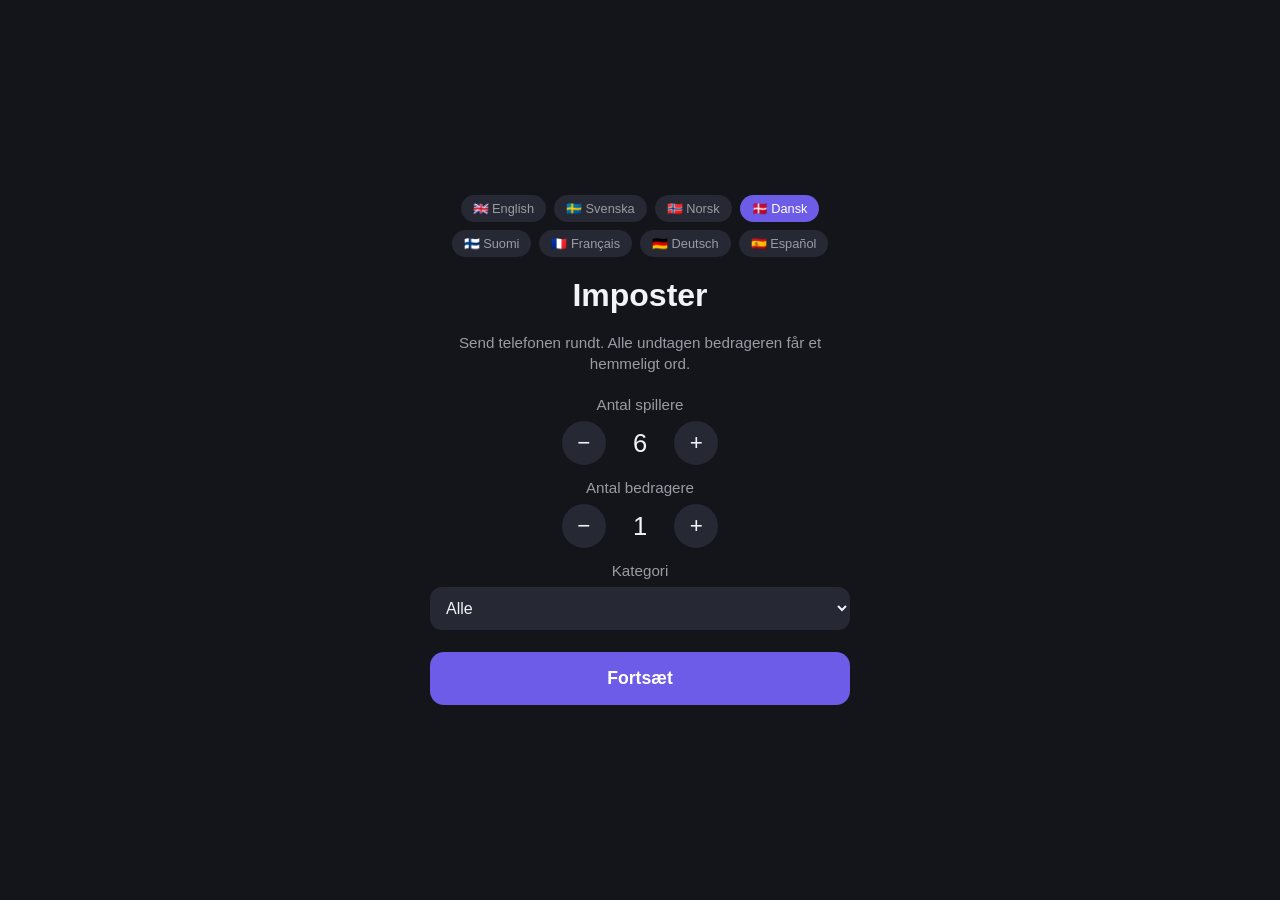
==== da/index.html @ e92f5f9f "Add multi-language support with per-locale pages and flag icons Splits the game into per-language ro" ====
<!DOCTYPE html>
<html lang="da">
<head>
<meta charset="UTF-8">
<meta name="viewport" content="width=device-width, initial-scale=1.0, maximum-scale=1.0, user-scalable=no">
<title>Imposter</title>
<link rel="stylesheet" href="../style.css">
</head>
<body>
<div id="app"></div>
<script>window.LANG = "da";</script>
<script src="../translations.js"></script>
<script src="../words.js"></script>
<script src="../app.js"></script>
</body>
</html>
---- style.css ----
:root {
  --bg: #14151a;
  --surface: #1e2028;
  --surface-2: #262933;
  --accent: #6c5ce7;
  --accent-2: #ff6b6b;
  --text: #f2f2f7;
  --text-dim: #9a9ba5;
  --radius: 18px;
}

* {
  box-sizing: border-box;
}

html, body {
  height: 100%;
}

body {
  margin: 0;
  background: var(--bg);
  color: var(--text);
  font-family: -apple-system, BlinkMacSystemFont, "Segoe UI", Roboto, sans-serif;
  display: flex;
  align-items: center;
  justify-content: center;
  min-height: 100vh;
  padding: 16px;
}

#app {
  width: 100%;
  max-width: 420px;
}

.screen {
  display: flex;
  flex-direction: column;
  align-items: center;
  gap: 14px;
  text-align: center;
}

.lang-switcher {
  display: flex;
  flex-wrap: wrap;
  justify-content: center;
  gap: 8px;
  margin-bottom: 6px;
}

.lang-pill {
  padding: 6px 12px;
  border-radius: 999px;
  background: var(--surface-2);
  color: var(--text-dim);
  font-size: 0.8rem;
  text-decoration: none;
}

.lang-pill.active {
  background: var(--accent);
  color: white;
}

h1 {
  font-size: 2rem;
  margin: 0 0 4px;
}

.subtitle {
  color: var(--text-dim);
  margin: 0 0 8px;
  font-size: 0.95rem;
  line-height: 1.4;
}

.field {
  width: 100%;
  display: flex;
  flex-direction: column;
  align-items: center;
  gap: 8px;
  font-size: 0.95rem;
  color: var(--text-dim);
}

.stepper {
  display: flex;
  align-items: center;
  gap: 20px;
}

.stepper span {
  font-size: 1.6rem;
  color: var(--text);
  min-width: 2ch;
}

.step-btn {
  width: 44px;
  height: 44px;
  border-radius: 50%;
  border: none;
  background: var(--surface-2);
  color: var(--text);
  font-size: 1.4rem;
  cursor: pointer;
}

.step-btn:active {
  background: var(--accent);
}

select#category-select {
  width: 100%;
  padding: 12px;
  border-radius: 12px;
  border: none;
  background: var(--surface-2);
  color: var(--text);
  font-size: 1rem;
}

.primary-btn {
  width: 100%;
  padding: 16px;
  border-radius: 14px;
  border: none;
  background: var(--accent);
  color: white;
  font-size: 1.1rem;
  font-weight: 600;
  cursor: pointer;
  margin-top: 8px;
}

.primary-btn:disabled {
  opacity: 0.4;
  cursor: not-allowed;
}

.secondary-btn {
  width: 100%;
  padding: 14px;
  border-radius: 14px;
  border: 1px solid var(--surface-2);
  background: transparent;
  color: var(--text);
  font-size: 1rem;
  cursor: pointer;
}

.name-list {
  width: 100%;
  display: flex;
  flex-direction: column;
  gap: 12px;
  max-height: 50vh;
  overflow-y: auto;
  padding: 4px 2px;
}

.name-field {
  align-items: stretch;
  gap: 6px;
  text-align: left;
}

.name-input {
  width: 100%;
  padding: 12px;
  border-radius: 12px;
  border: none;
  background: var(--surface-2);
  color: var(--text);
  font-size: 1rem;
}

.pass-label {
  color: var(--text-dim);
  margin: 0;
  font-size: 1rem;
}

.card {
  width: 100%;
  aspect-ratio: 3 / 4;
  perspective: 1000px;
  cursor: pointer;
  margin: 12px 0;
}

.card-face {
  position: absolute;
  width: 100%;
  height: 100%;
  border-radius: var(--radius);
  display: flex;
  align-items: center;
  justify-content: center;
  flex-direction: column;
  gap: 10px;
  backface-visibility: hidden;
  transition: transform 0.5s;
}

.card-front {
  background: linear-gradient(145deg, var(--surface), var(--surface-2));
  color: var(--text-dim);
  font-size: 1.1rem;
  transform: rotateY(0deg);
}

.card-back {
  background: linear-gradient(145deg, var(--accent), #5142c4);
  transform: rotateY(180deg);
  padding: 20px;
}

.card-back.imposter {
  background: linear-gradient(145deg, var(--accent-2), #c73e3e);
}

.card.revealed .card-front {
  transform: rotateY(-180deg);
}

.card.revealed .card-back {
  transform: rotateY(0deg);
}

.word-label {
  font-size: 1rem;
  color: rgba(255, 255, 255, 0.75);
}

.word-text {
  font-size: 2rem;
  font-weight: 700;
}

.imposter-text {
  font-size: 1.8rem;
  font-weight: 700;
  line-height: 1.3;
}

.timer-display {
  font-size: 3rem;
  font-weight: 700;
  font-variant-numeric: tabular-nums;
  margin: 4px 0;
}

.timer-buttons {
  display: flex;
  gap: 10px;
  width: 100%;
}

.timer-buttons .timer-btn {
  flex: 1;
}

.reveal-line {
  color: var(--text-dim);
  margin: 4px 0 0;
}

.reveal-word {
  font-size: 2.2rem;
  font-weight: 700;
  margin: 0 0 8px;
  color: var(--accent);
}

.reveal-imposter {
  font-size: 1.6rem;
  font-weight: 700;
  margin: 0 0 8px;
  color: var(--accent-2);
}
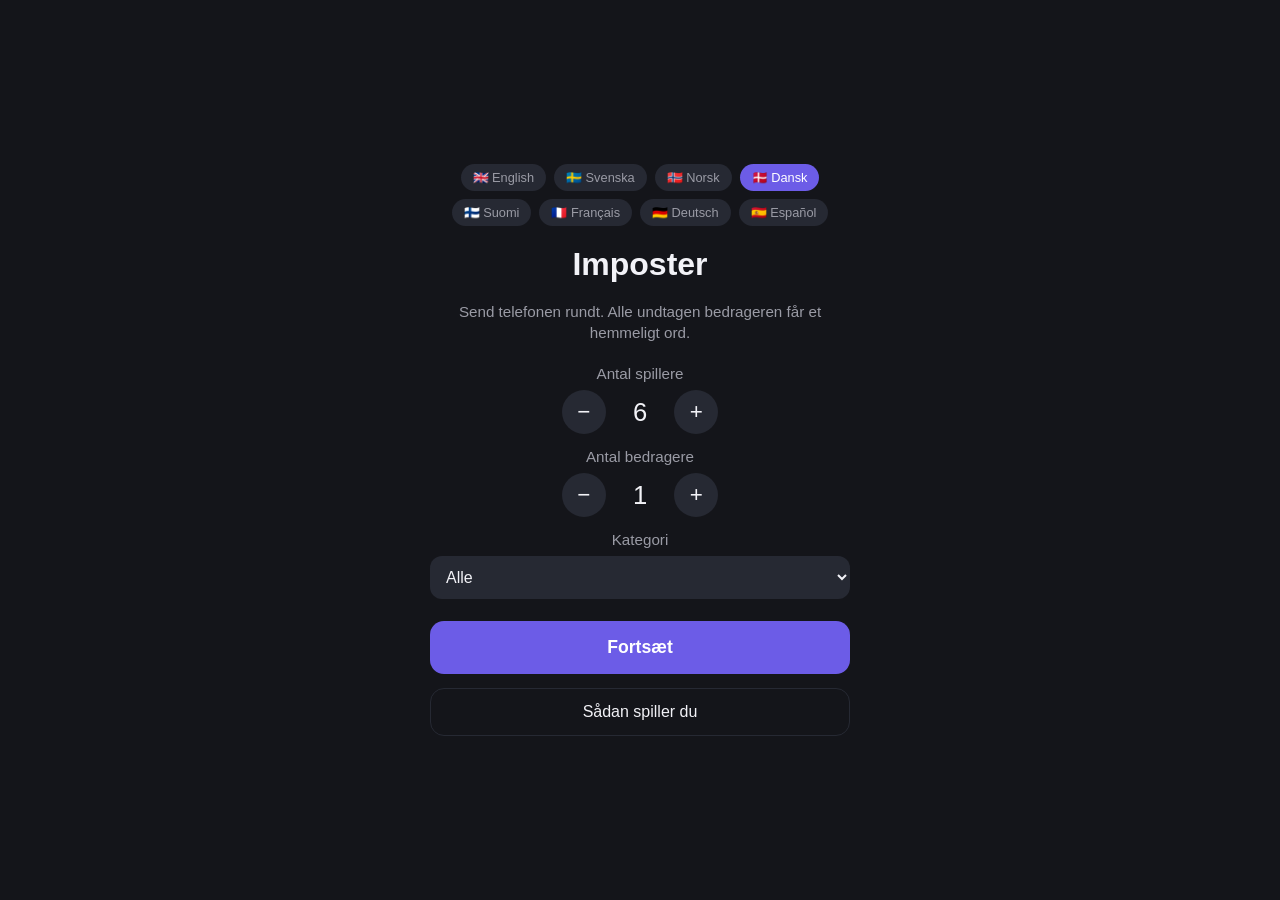
==== commit 73ad95a0: "Add Content-Security-Policy to all language pages Restricts scripts/styles/images to same-origin and" ====
--- a/da/index.html
+++ b/da/index.html
@@ -3,6 +3,7 @@
 <head>
 <meta charset="UTF-8">
 <meta name="viewport" content="width=device-width, initial-scale=1.0, maximum-scale=1.0, user-scalable=no">
+<meta http-equiv="Content-Security-Policy" content="default-src 'self'; script-src 'self' 'sha256-7tuh1GK6K8+P1I/HvgFNdW0JB6NW+Ka1jZRFn8QdQ44='; style-src 'self'; img-src 'self'; object-src 'none'; base-uri 'self'; form-action 'none'; frame-ancestors 'none'">
 <title>Imposter</title>
 <link rel="stylesheet" href="../style.css">
 </head>
--- a/style.css
+++ b/style.css
@@ -178,6 +178,23 @@
   font-size: 1rem;
 }
 
+.howto-steps {
+  width: 100%;
+  text-align: left;
+  color: var(--text-dim);
+  font-size: 0.95rem;
+  line-height: 1.5;
+  margin: 0;
+  padding: 0 0 0 22px;
+  display: flex;
+  flex-direction: column;
+  gap: 10px;
+}
+
+.howto-steps li {
+  padding-left: 4px;
+}
+
 .pass-label {
   color: var(--text-dim);
   margin: 0;
@@ -186,22 +203,22 @@
 
 .card {
   width: 100%;
-  aspect-ratio: 3 / 4;
+  display: grid;
   perspective: 1000px;
   cursor: pointer;
   margin: 12px 0;
 }
 
 .card-face {
-  position: absolute;
-  width: 100%;
-  height: 100%;
+  grid-area: 1 / 1;
+  min-height: 192px;
   border-radius: var(--radius);
   display: flex;
   align-items: center;
   justify-content: center;
   flex-direction: column;
   gap: 10px;
+  padding: 48px 24px;
   backface-visibility: hidden;
   transition: transform 0.5s;
 }
@@ -216,7 +233,6 @@
 .card-back {
   background: linear-gradient(145deg, var(--accent), #5142c4);
   transform: rotateY(180deg);
-  padding: 20px;
 }
 
 .card-back.imposter {
@@ -241,12 +257,32 @@
   font-weight: 700;
 }
 
+.word-category {
+  font-size: 0.85rem;
+  color: rgba(255, 255, 255, 0.65);
+  text-transform: uppercase;
+  letter-spacing: 0.05em;
+}
+
 .imposter-text {
   font-size: 1.8rem;
   font-weight: 700;
   line-height: 1.3;
 }
 
+.starter-label {
+  color: var(--text-dim);
+  margin: 0;
+  font-size: 0.9rem;
+}
+
+.starter-name {
+  font-size: 1.4rem;
+  font-weight: 700;
+  color: var(--accent);
+  margin: -8px 0 0;
+}
+
 .timer-display {
   font-size: 3rem;
   font-weight: 700;
@@ -276,6 +312,14 @@
   color: var(--accent);
 }
 
+.reveal-category {
+  font-size: 0.85rem;
+  color: var(--text-dim);
+  text-transform: uppercase;
+  letter-spacing: 0.05em;
+  margin: -6px 0 16px;
+}
+
 .reveal-imposter {
   font-size: 1.6rem;
   font-weight: 700;
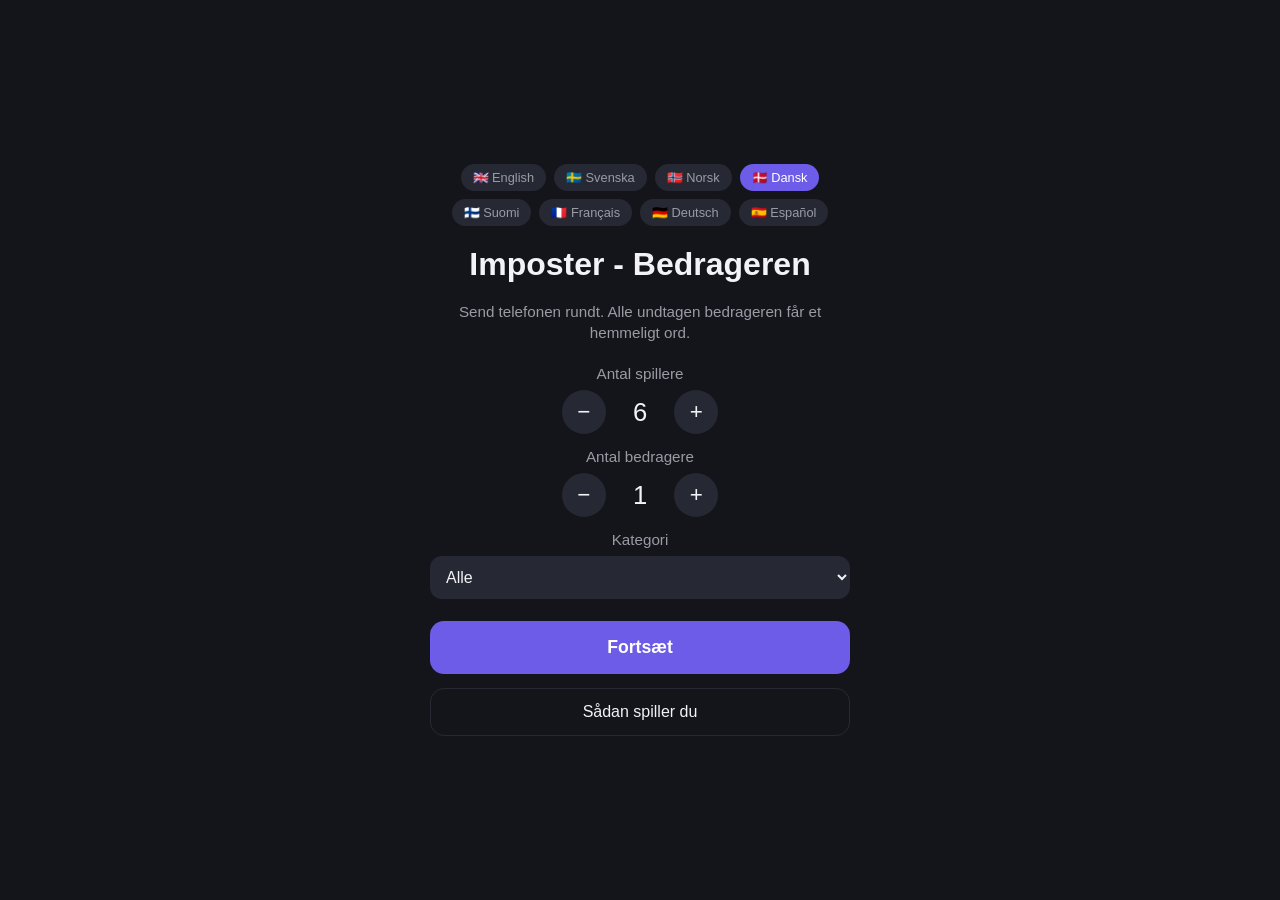
==== commit 01c3d1eb: "Allow pinch-to-zoom on all language pages Removes maximum-scale=1.0 and user-scalable=no from the vi" ====
--- a/da/index.html
+++ b/da/index.html
@@ -2,9 +2,29 @@
 <html lang="da">
 <head>
 <meta charset="UTF-8">
-<meta name="viewport" content="width=device-width, initial-scale=1.0, maximum-scale=1.0, user-scalable=no">
+<meta name="viewport" content="width=device-width, initial-scale=1.0">
 <meta http-equiv="Content-Security-Policy" content="default-src 'self'; script-src 'self' 'sha256-7tuh1GK6K8+P1I/HvgFNdW0JB6NW+Ka1jZRFn8QdQ44='; style-src 'self'; img-src 'self'; object-src 'none'; base-uri 'self'; form-action 'none'; frame-ancestors 'none'">
-<title>Imposter</title>
+<title>Bedrageren – Gratis Selskabsspil Online</title>
+<meta name="description" content="Spil Bedrageren gratis online: send en telefon rundt – alle undtagen bedrageren får et hemmeligt ord. Et sjovt selskabsspil til 3–20 spillere, ingen download.">
+<link rel="canonical" href="https://imposter.aibin.tech/da/">
+<link rel="alternate" hreflang="en" href="https://imposter.aibin.tech/en/">
+<link rel="alternate" hreflang="sv" href="https://imposter.aibin.tech/sv/">
+<link rel="alternate" hreflang="no" href="https://imposter.aibin.tech/no/">
+<link rel="alternate" hreflang="da" href="https://imposter.aibin.tech/da/">
+<link rel="alternate" hreflang="fi" href="https://imposter.aibin.tech/fi/">
+<link rel="alternate" hreflang="fr" href="https://imposter.aibin.tech/fr/">
+<link rel="alternate" hreflang="de" href="https://imposter.aibin.tech/de/">
+<link rel="alternate" hreflang="es" href="https://imposter.aibin.tech/es/">
+<link rel="alternate" hreflang="x-default" href="https://imposter.aibin.tech/en/">
+<meta property="og:type" content="website">
+<meta property="og:url" content="https://imposter.aibin.tech/da/">
+<meta property="og:site_name" content="Imposter">
+<meta property="og:title" content="Bedrageren – Gratis Selskabsspil Online">
+<meta property="og:description" content="Spil Bedrageren gratis online: send en telefon rundt – alle undtagen bedrageren får et hemmeligt ord. Et sjovt selskabsspil til 3–20 spillere, ingen download.">
+<meta property="og:locale" content="da_DK">
+<meta name="twitter:card" content="summary">
+<meta name="twitter:title" content="Bedrageren – Gratis Selskabsspil Online">
+<meta name="twitter:description" content="Spil Bedrageren gratis online: send en telefon rundt – alle undtagen bedrageren får et hemmeligt ord. Et sjovt selskabsspil til 3–20 spillere, ingen download.">
 <link rel="stylesheet" href="../style.css">
 </head>
 <body>
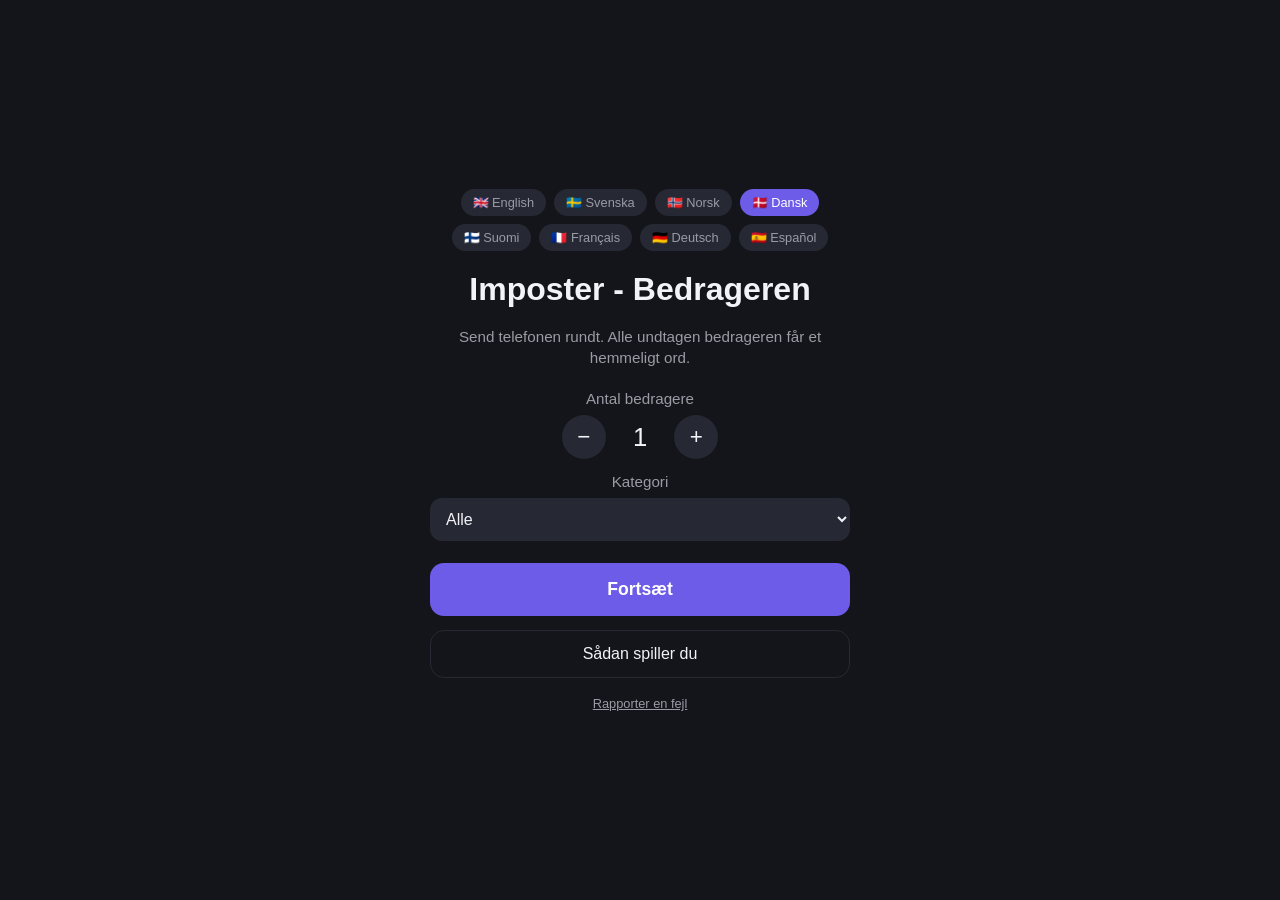
==== commit d4320590: "Add schema markup" ====
--- a/da/index.html
+++ b/da/index.html
@@ -22,10 +22,36 @@
 <meta property="og:title" content="Bedrageren – Gratis Selskabsspil Online">
 <meta property="og:description" content="Spil Bedrageren gratis online: send en telefon rundt – alle undtagen bedrageren får et hemmeligt ord. Et sjovt selskabsspil til 3–20 spillere, ingen download.">
 <meta property="og:locale" content="da_DK">
-<meta name="twitter:card" content="summary">
+<meta property="og:image" content="https://imposter.aibin.tech/og-image.png">
+<meta property="og:image:width" content="630">
+<meta property="og:image:height" content="630">
+<meta name="twitter:card" content="summary_large_image">
 <meta name="twitter:title" content="Bedrageren – Gratis Selskabsspil Online">
 <meta name="twitter:description" content="Spil Bedrageren gratis online: send en telefon rundt – alle undtagen bedrageren får et hemmeligt ord. Et sjovt selskabsspil til 3–20 spillere, ingen download.">
+<meta name="twitter:image" content="https://imposter.aibin.tech/og-image.png">
+<link rel="icon" type="image/png" href="/favicon.png">
+<link rel="apple-touch-icon" href="/apple-touch-icon.png">
 <link rel="stylesheet" href="../style.css">
+<script type="application/ld+json">
+{
+  "@context": "https://schema.org",
+  "@type": "Game",
+  "name": "Imposter - Bedrageren",
+  "description": "Send en telefon rundt – alle undtagen bedrageren får et hemmeligt ord. Et sjovt selskabsspil til 3–20 spillere, ingen download.",
+  "url": "https://imposter.aibin.tech/da/",
+  "image": "https://imposter.aibin.tech/og-image.png",
+  "inLanguage": "da",
+  "isAccessibleForFree": true,
+  "genre": "Selskabsspil",
+  "numberOfPlayers": {
+    "@type": "QuantitativeValue",
+    "minValue": 3,
+    "maxValue": 20
+  },
+  "applicationCategory": "GameApplication",
+  "operatingSystem": "Web Browser"
+}
+</script>
 </head>
 <body>
 <div id="app"></div>
--- a/style.css
+++ b/style.css
@@ -64,6 +64,13 @@
   color: white;
 }
 
+.report-bug-link {
+  color: var(--text-dim);
+  font-size: 0.8rem;
+  text-decoration: underline;
+  margin-top: 4px;
+}
+
 h1 {
   font-size: 2rem;
   margin: 0 0 4px;
@@ -162,20 +169,76 @@
   padding: 4px 2px;
 }
 
-.name-field {
-  align-items: stretch;
-  gap: 6px;
-  text-align: left;
+.player-count {
+  color: var(--text-dim);
+  margin: -6px 0 0;
+  font-size: 0.9rem;
+}
+
+.name-row {
+  width: 100%;
+  display: flex;
+  align-items: center;
+  gap: 8px;
+}
+
+.row-num {
+  min-width: 1.5ch;
+  color: var(--text-dim);
+  font-size: 0.9rem;
+  text-align: right;
 }
 
 .name-input {
-  width: 100%;
+  flex: 1;
+  min-width: 0;
   padding: 12px;
   border-radius: 12px;
   border: none;
   background: var(--surface-2);
   color: var(--text);
   font-size: 1rem;
+}
+
+.reorder-btns {
+  display: flex;
+  flex-direction: column;
+  gap: 3px;
+  flex-shrink: 0;
+}
+
+.icon-btn {
+  border: none;
+  background: var(--surface-2);
+  color: var(--text);
+  cursor: pointer;
+  border-radius: 8px;
+  display: flex;
+  align-items: center;
+  justify-content: center;
+}
+
+.icon-btn:active {
+  background: var(--accent);
+}
+
+.icon-btn:disabled {
+  opacity: 0.3;
+  cursor: not-allowed;
+  background: var(--surface-2);
+}
+
+.reorder-btns .icon-btn {
+  width: 30px;
+  height: 19px;
+  font-size: 0.65rem;
+}
+
+.remove-player-btn {
+  width: 40px;
+  height: 40px;
+  font-size: 1.4rem;
+  flex-shrink: 0;
 }
 
 .howto-steps {
